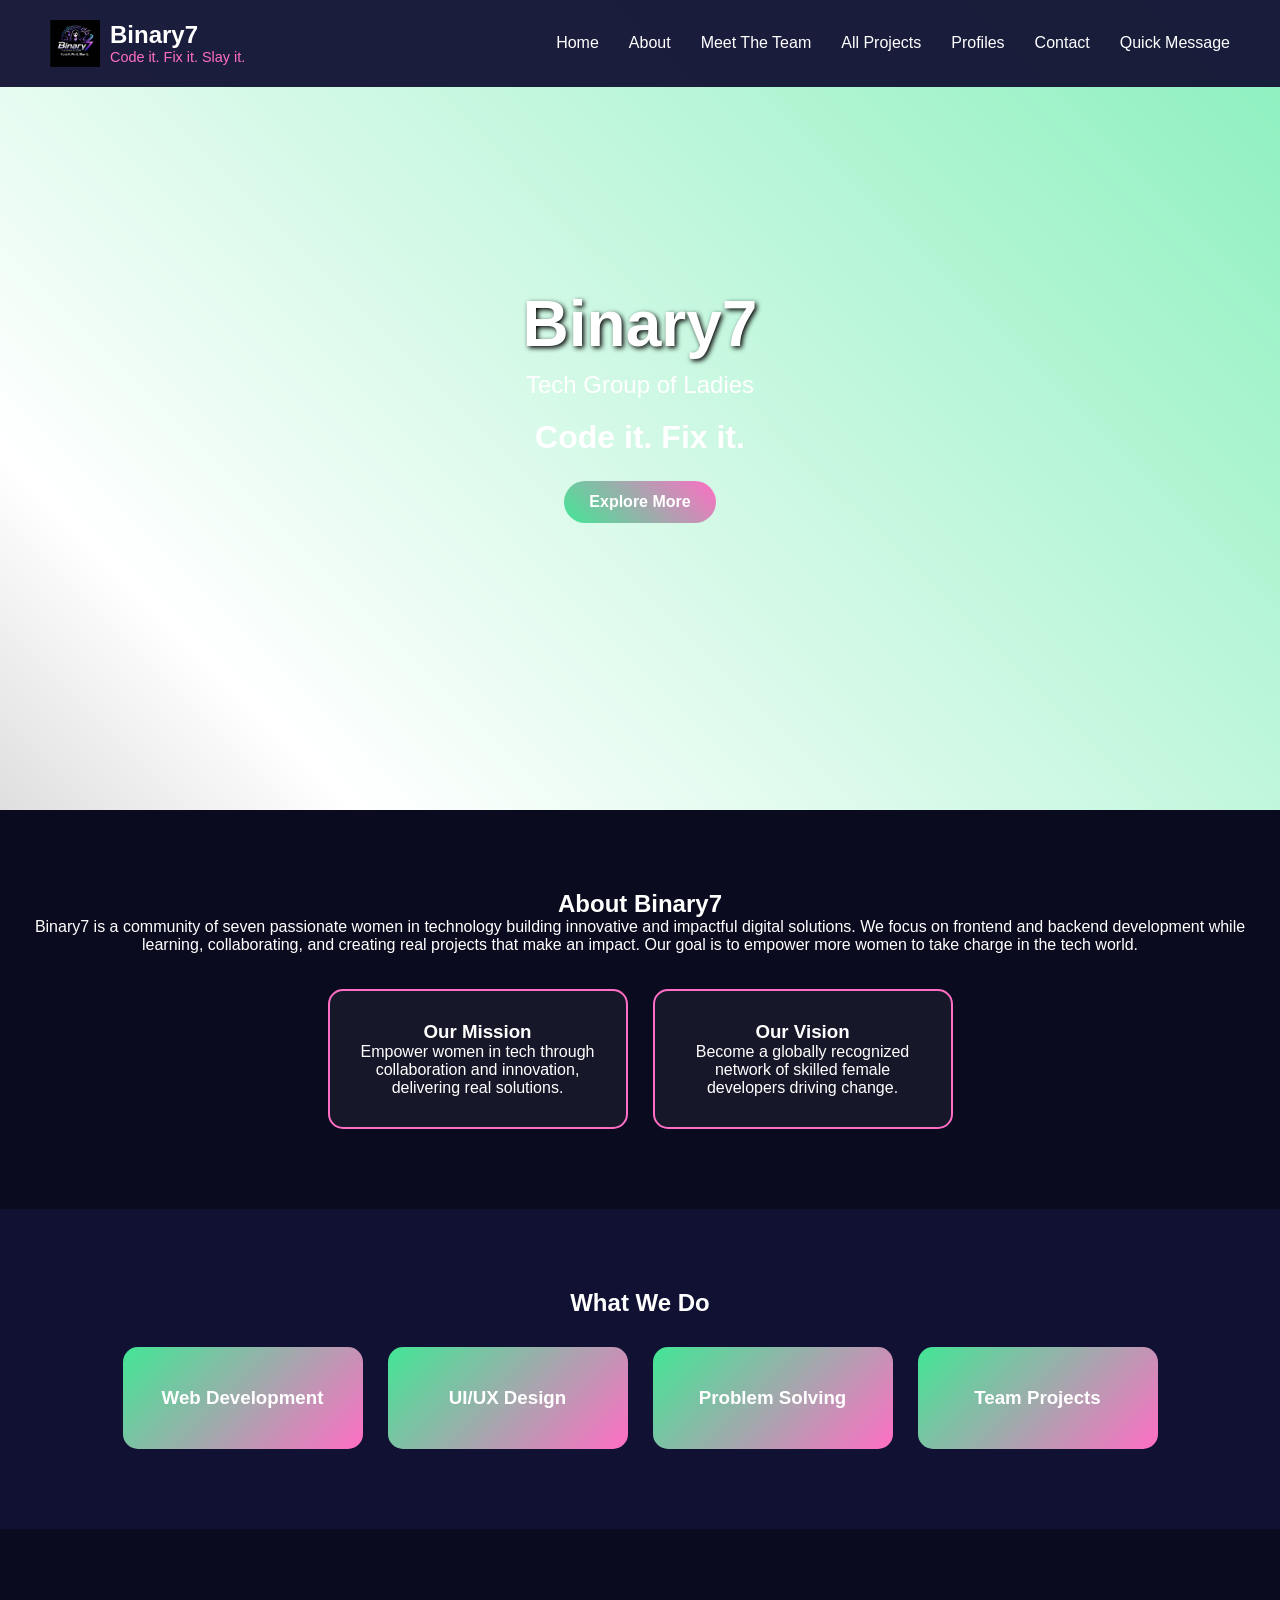
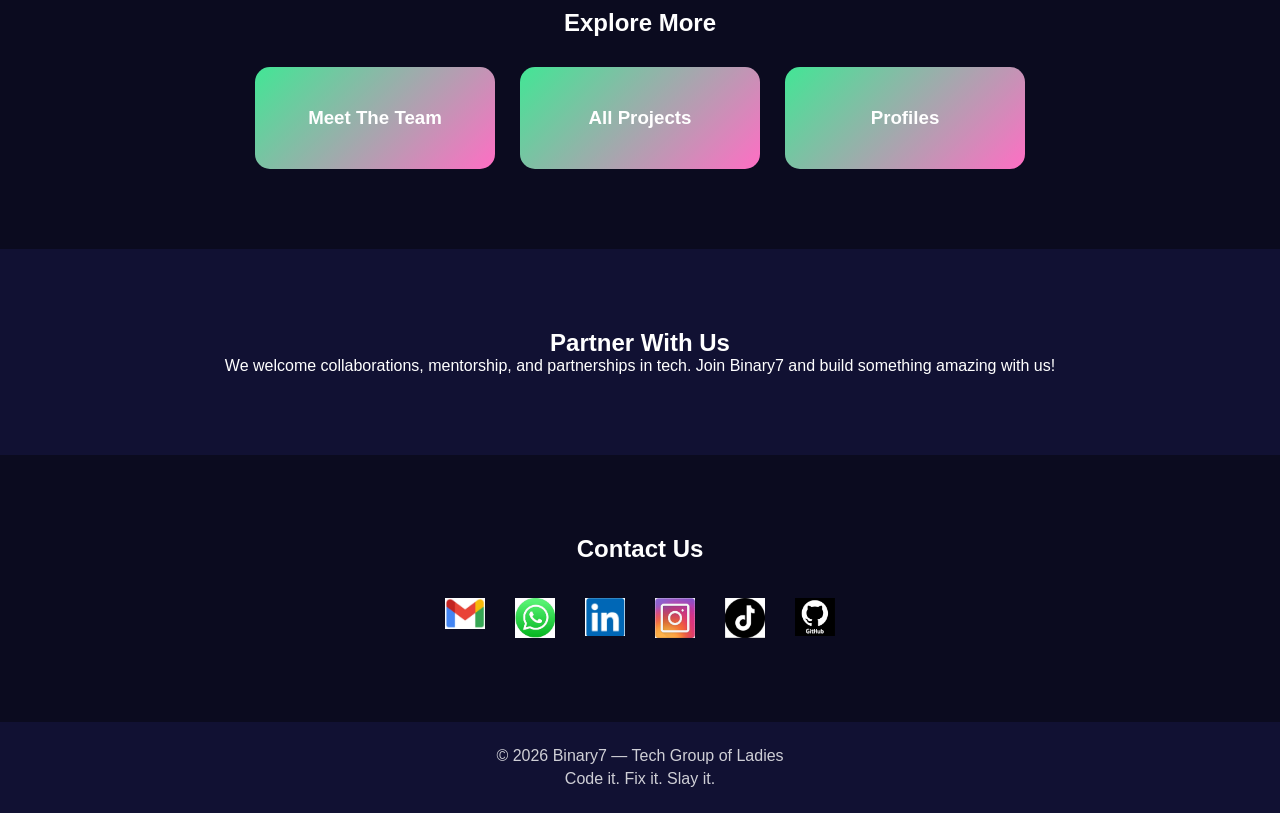
==== index.html @ 4b14ba21 "Fix HTML encoding issues in index.html" ====
<!DOCTYPE html>
<html lang="en">
<head>
<meta charset="UTF-8">
<meta name="viewport" content="width=device-width, initial-scale=1.0">
<title>Binary7 | Code it. Fix it. Slay it.</title>
<link rel="stylesheet" href="index.css">
</head>
<body>

<!-- NAVBAR -->
<header>
<nav class="navbar">
  <div class="logo">
    <img src="binary7logo.png" alt="Binary7 Logo">
    <div class="logo-text">
      <h2>Binary7</h2>
      <p class="motto-small">Code it. Fix it. Slay it.</p>
    </div>
  </div>

  <ul class="nav-links">
    <li><a href="#home">Home</a></li>
    <li><a href="#about">About</a></li>
    <li><a href="team.html">Meet The Team</a></li>
    <li><a href="projects.html">All Projects</a></li>
    <li><a href="profiles.html">Profiles</a></li>
    <li><a href="#contact">Contact</a></li>
    <li><a href="contact.html">Quick Message</a></li>
  </ul>

  <div class="hamburger" id="hamburger">
    <span></span>
    <span></span>
    <span></span>
  </div>
</nav>
</header>

<!-- HERO -->
<section class="hero" id="home">
  <h1>Binary7</h1>
  <p class="tagline">Tech Group of Ladies</p>
  <h3><span id="motto"></span></h3>
  <a href="#about" class="btn">Explore More</a>
</section>

<!-- ABOUT -->
<section class="section" id="about">
  <h2>About Binary7</h2>
  <p>
    Binary7 is a community of seven passionate women in technology building innovative and impactful digital solutions.
    We focus on frontend and backend development while learning, collaborating, and creating real projects that make an impact.
    Our goal is to empower more women to take charge in the tech world.
  </p>

  <div class="mission-vision">
    <div class="box">
      <h3>Our Mission</h3>
      <p>Empower women in tech through collaboration and innovation, delivering real solutions.</p>
    </div>
    <div class="box">
      <h3>Our Vision</h3>
      <p>Become a globally recognized network of skilled female developers driving change.</p>
    </div>
  </div>
</section>

<!-- WHAT WE DO -->
<section class="section dark" id="what-we-do">
  <h2>What We Do</h2>
  <div class="cards">
    <div class="card"><h3>Web Development</h3></div>
    <div class="card"><h3>UI/UX Design</h3></div>
    <div class="card"><h3>Problem Solving</h3></div>
    <div class="card"><h3>Team Projects</h3></div>
  </div>
</section>

<!-- EXPLORE MORE -->
<section class="section" id="explore-more">
  <h2>Explore More</h2>
  <div class="cards">
    <a href="team.html" class="card"><h3>Meet The Team</h3></a>
    <a href="projects.html" class="card"><h3>All Projects</h3></a>
    <a href="profiles.html" class="card"><h3>Profiles</h3></a>
  </div>
</section>

<!-- PARTNER -->
<section class="section dark" id="partner">
  <h2>Partner With Us</h2>
  <p>
    We welcome collaborations, mentorship, and partnerships in tech. Join Binary7 and build something amazing with us!
  </p>
</section>

<!-- CONTACT -->
<section class="section" id="contact">
  <h2>Contact Us</h2>
  <div class="social-icons">
    <a href="mailto:binary8coders@gmail.com"><img src="gmailicon.png" alt="Gmail"></a>
    <a href="https://wa.me/233XXXXXXXXX" target="_blank"><img src="whatsappicon.jpg" alt="WhatsApp"></a>
    <a href="https://www.linkedin.com/posts/binary8_binary8-womenintech-innovation-activity-7432585303149797377-0gck?utm_source=share&utm_medium=member_desktop&rcm=ACoAAEfvTVgB5u0Sb1qGHydabxKN_8obO-pGDJw"
     target="_blank"><img src="linkedinicon.jpg" alt="LinkedIn"></a>
    <a href="https://instagram.com/binary7" target="_blank"><img src="instagramicon.jpg" alt="Instagram"></a>
    <a href="https://tiktok.com/@binary7" target="_blank"><img src="tiktokicon.png" alt="TikTok"></a>
    <a href="https://github.com/binary7" target="_blank"><img src="githubicon.jpg" alt="GitHub"></a>
  </div>
</section>

<!-- FOOTER -->
<footer>
  <p>© 2026 Binary7 — Tech Group of Ladies</p>
  <p>Code it. Fix it. Slay it.</p>
</footer>

<script src="index.js"></script>
</body>
</html>
---- index.css ----
/* ========================
   GENERAL SETTINGS
======================== */
* {
  margin: 0;
  padding: 0;
  box-sizing: border-box;
  font-family: 'Poppins', sans-serif;
}

body {
  background: #0b0b1f;
  color: white;
  scroll-behavior: smooth;
}

/* ========================
   NAVBAR
======================== */
.navbar {
  display: flex;
  justify-content: space-between;
  align-items: center;
  padding: 20px 50px;
  background: rgba(17,17,51,0.95);
  position: fixed;
  width: 100%;
  z-index: 100;
}

.logo {
  display: flex;
  align-items: center;
  gap: 10px;
}

.logo img {
  width: 50px;
}

.logo-text h2 {
  font-size: 1.5rem;
  color: white;
}

.logo-text .motto-small {
  font-size: 0.9rem;
  color: #ff6ec4;
}

.nav-links {
  display: flex;
  list-style: none;
  gap: 30px;
}

.nav-links a {
  color: white;
  text-decoration: none;
  font-weight: 500;
  transition: 0.3s;
}

.nav-links a:hover {
  color: #42e695;
}

/* ========================
   HAMBURGER MENU
======================== */
.hamburger {
  display: none;
  flex-direction: column;
  cursor: pointer;
  gap: 5px;
}

.hamburger span {
  width: 28px;
  height: 3px;
  background: white;
  border-radius: 2px;
  transition: 0.4s;
}

.hamburger.active span:nth-child(1) {
  transform: rotate(45deg) translate(5px, 5px);
}

.hamburger.active span:nth-child(2) {
  opacity: 0;
}

.hamburger.active span:nth-child(3) {
  transform: rotate(-45deg) translate(6px, -6px);
}

/* ========================
   HERO SECTION
======================== */
.hero {
  height: 90vh;
  display: flex;
  flex-direction: column;
  justify-content: center;
  align-items: center;
  text-align: center;
  background: linear-gradient(45deg, #000000, #ffffff, #42e695, #ff6ec4);
  background-size: 400% 400%;
  animation: gradientBG 15s ease infinite;
}

@keyframes gradientBG {
  0% { background-position: 0% 50%; }
  50% { background-position: 100% 50%; }
  100% { background-position: 0% 50%; }
}

.hero h1 {
  font-size: 4rem;
  margin-bottom: 10px;
  color: white;
  text-shadow: 2px 2px 5px #000;
}

.hero .tagline {
  font-size: 1.5rem;
  margin-bottom: 20px;
}

.hero h3 {
  font-size: 2rem;
  margin-bottom: 25px;
  color: #fff;
}

/* ========================
   BUTTONS
======================== */
.btn {
  padding: 12px 25px;
  background: linear-gradient(45deg, #42e695, #ff6ec4);
  border-radius: 50px;
  color: white;
  text-decoration: none;
  font-weight: 600;
  transition: 0.3s;
}

.btn:hover {
  transform: scale(1.05);
  box-shadow: 0 0 15px #ff6ec4;
}

/* ========================
   SECTIONS
======================== */
.section {
  padding: 80px 20px;
  text-align: center;
}

.dark {
  background: #111133;
}

/* ========================
   MISSION / VISION BOXES
======================== */
.mission-vision {
  display: flex;
  flex-wrap: wrap;
  justify-content: center;
  gap: 25px;
  margin-top: 35px;
}

.box {
  background: rgba(255,255,255,0.05);
  padding: 30px;
  width: 300px;
  border-radius: 15px;
  border: 2px solid #ff6ec4;
  transition: 0.3s;
}

.box:hover {
  transform: scale(1.05);
  box-shadow: 0 0 20px #ff6ec4;
}

/* ========================
   CARDS
======================== */
.cards {
  display: flex;
  flex-wrap: wrap;
  justify-content: center;
  gap: 25px;
  margin-top: 30px;
}

.card {
  background: linear-gradient(135deg, #42e695, #ff6ec4);
  padding: 40px 20px;
  width: 240px;
  border-radius: 15px;
  color: white;
  font-weight: 600;
  cursor: pointer;
  text-decoration: none;
  display: flex;
  justify-content: center;
  align-items: center;
  transition: 0.3s;
}

.card:hover {
  transform: scale(1.1);
  box-shadow: 0 0 20px #42e695;
}

/* ========================
   SOCIAL ICONS
======================== */
.social-icons {
  display: flex;
  justify-content: center;
  gap: 30px;
  flex-wrap: wrap;
  margin-top: 35px;
}

.social-icons img {
  width: 40px;
  cursor: pointer;
  transition: 0.3s;
}

.social-icons img:hover {
  transform: scale(1.3);
  filter: drop-shadow(0 0 8px #ff6ec4);
}

/* ========================
   FOOTER
======================== */
footer {
  padding: 25px;
  text-align: center;
  background: #111133;
  display: flex;
  flex-direction: column;
  gap: 5px;
  align-items: center;
}

footer p {
  margin: 0;
  color: #ffffffcc;
}

/* ========================
   FORM STYLING
======================== */
.form-section {
  min-height: 80vh;
  display: flex;
  justify-content: center;
  align-items: center;
}

.contact-form {
  display: flex;
  flex-direction: column;
  gap: 20px;
  width: 320px;
  background: rgba(0,0,0,0.3);
  padding: 30px;
  border-radius: 20px;
  box-shadow: 0 0 30px #42e695;
}

.contact-form input,
.contact-form textarea {
  padding: 12px;
  border-radius: 12px;
  border: 2px solid #ffffff33;
  background: rgba(0,0,0,0.3);
  color: white;
  transition: 0.3s;
  outline: none;
}

.contact-form input:focus,
.contact-form textarea:focus {
  border-color: #ff6ec4;
  box-shadow: 0 0 10px #ff6ec4;
  background: rgba(0,0,0,0.5);
}

.contact-form button {
  padding: 14px;
  border: none;
  border-radius: 50px;
  font-weight: 600;
  color: white;
  background: linear-gradient(45deg, #42e695, #ff6ec4);
  cursor: pointer;
  transition: 0.4s;
  box-shadow: 0 0 15px #42e695;
}

.contact-form button:hover {
  transform: scale(1.05);
  box-shadow: 0 0 25px #ff6ec4;
}

/* ========================
   RESPONSIVE
======================== */
@media(max-width: 768px) {
  .nav-links {
    display: none;
    flex-direction: column;
    position: absolute;
    top: 80px;
    right: 0;
    background: #111133;
    width: 220px;
    padding: 20px;
  }
  .nav-links.active {
    display: flex;
  }
  .hamburger {
    display: flex;
  }
}
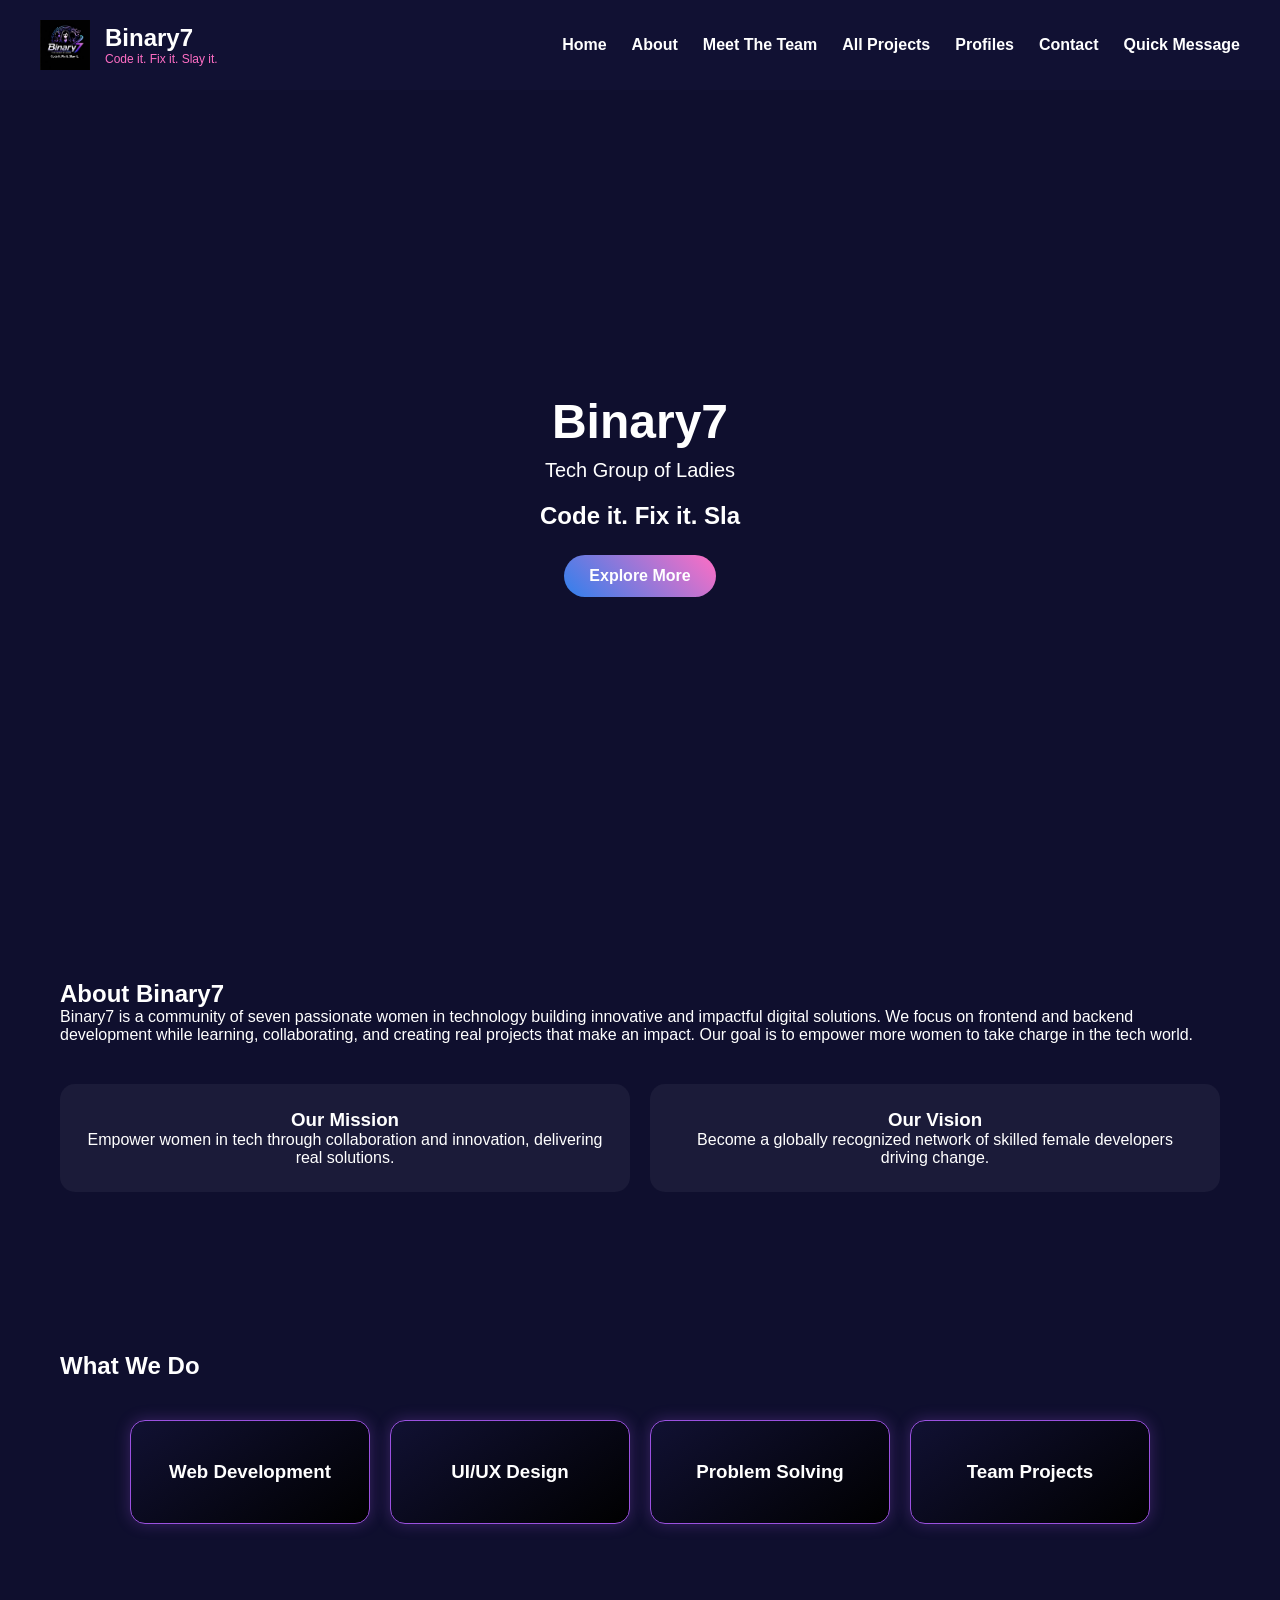
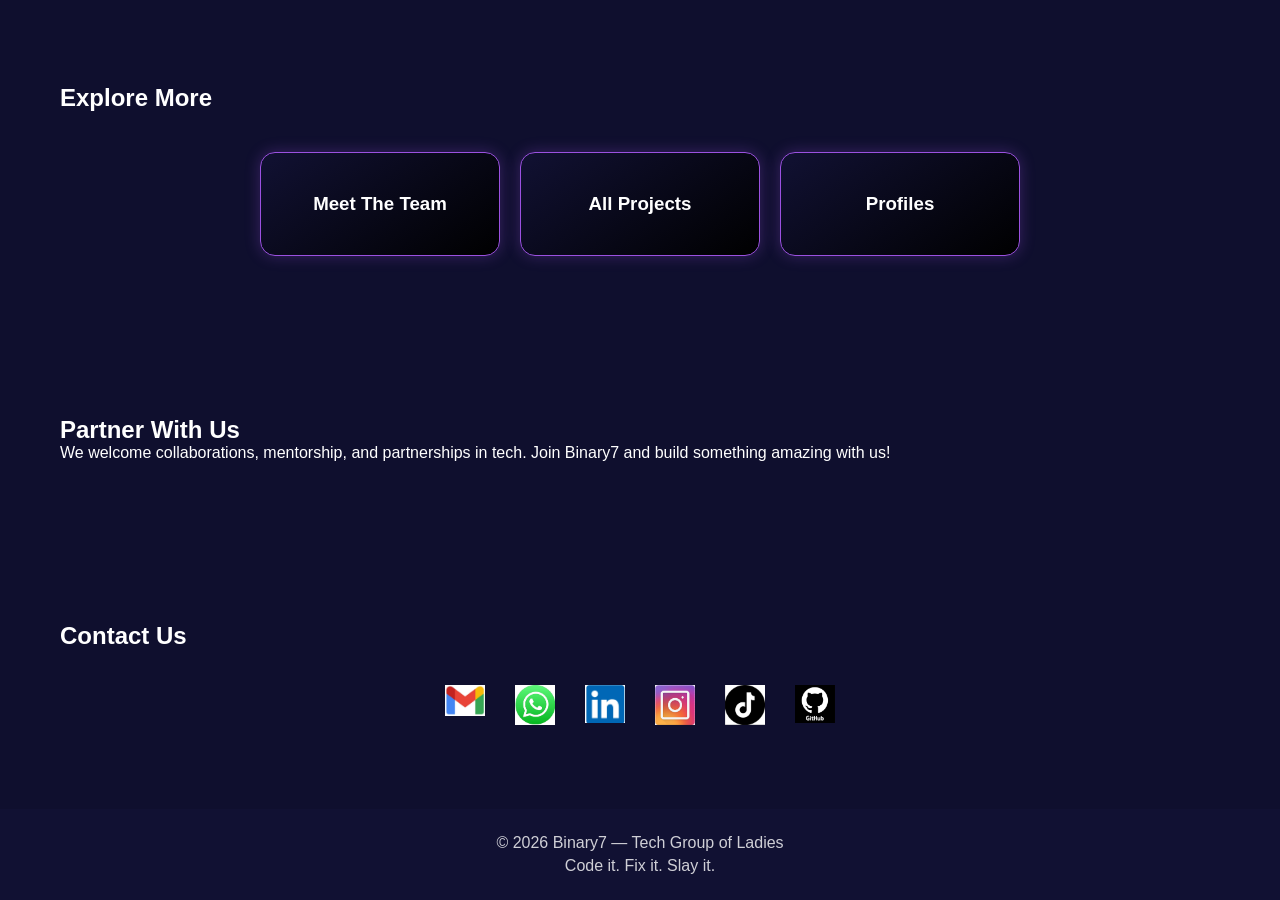
==== commit 00696e13: "Fix HTML encoding issues in index.html" ====
--- a/index.html
+++ b/index.html
@@ -99,7 +99,7 @@
 <section class="section" id="contact">
   <h2>Contact Us</h2>
   <div class="social-icons">
-    <a href="mailto:binary8coders@gmail.com"><img src="gmailicon.png" alt="Gmail"></a>
+    <a href="mailto:binary7coders@gmail.com"><img src="gmailicon.png" alt="Gmail"></a>
     <a href="https://wa.me/233XXXXXXXXX" target="_blank"><img src="whatsappicon.jpg" alt="WhatsApp"></a>
     <a href="https://www.linkedin.com/posts/binary8_binary8-womenintech-innovation-activity-7432585303149797377-0gck?utm_source=share&utm_medium=member_desktop&rcm=ACoAAEfvTVgB5u0Sb1qGHydabxKN_8obO-pGDJw"
      target="_blank"><img src="linkedinicon.jpg" alt="LinkedIn"></a>
@@ -119,3 +119,4 @@
 </body>
 </html>
 
+
--- a/index.css
+++ b/index.css
@@ -1,15 +1,28 @@
 /* ========================
-   GENERAL SETTINGS
+   VARIABLES
+======================== */
+:root {
+  --neon-purple: #9b51e0;
+  --neon-pink: #ff6ec4;
+  --neon-blue: #2f80ed;
+  --neon-green: #42e695;
+  --black-bg: #111133;
+  --dark-bg: #0f0f2e;
+  --white-text: #ffffff;
+}
+
+/* ========================
+   GLOBAL STYLES
 ======================== */
 * {
   margin: 0;
   padding: 0;
   box-sizing: border-box;
-  font-family: 'Poppins', sans-serif;
+  font-family: 'Arial', sans-serif;
 }
 
 body {
-  background: #0b0b1f;
+  background: #0f0f2e;
   color: white;
   scroll-behavior: smooth;
 }
@@ -21,53 +34,51 @@
   display: flex;
   justify-content: space-between;
   align-items: center;
-  padding: 20px 50px;
-  background: rgba(17,17,51,0.95);
-  position: fixed;
-  width: 100%;
-  z-index: 100;
+  padding: 20px 40px;
+  background: var(--black-bg);
+  position: sticky;
+  top: 0;
+  z-index: 1000;
 }
 
 .logo {
   display: flex;
   align-items: center;
-  gap: 10px;
+  gap: 15px;
 }
 
 .logo img {
   width: 50px;
+  height: 50px;
 }
 
 .logo-text h2 {
-  font-size: 1.5rem;
-  color: white;
+  font-size: 24px;
 }
 
 .logo-text .motto-small {
-  font-size: 0.9rem;
-  color: #ff6ec4;
+  font-size: 12px;
+  color: var(--neon-pink);
 }
 
 .nav-links {
   display: flex;
+  gap: 25px;
   list-style: none;
-  gap: 30px;
-}
-
-.nav-links a {
+}
+
+.nav-links li a {
   color: white;
   text-decoration: none;
-  font-weight: 500;
-  transition: 0.3s;
-}
-
-.nav-links a:hover {
-  color: #42e695;
-}
-
-/* ========================
-   HAMBURGER MENU
-======================== */
+  font-weight: 600;
+  transition: 0.3s;
+}
+
+.nav-links li a:hover {
+  color: var(--neon-pink);
+}
+
+/* HAMBURGER */
 .hamburger {
   display: none;
   flex-direction: column;
@@ -76,11 +87,10 @@
 }
 
 .hamburger span {
-  width: 28px;
+  width: 25px;
   height: 3px;
   background: white;
-  border-radius: 2px;
-  transition: 0.4s;
+  transition: 0.3s;
 }
 
 .hamburger.active span:nth-child(1) {
@@ -96,60 +106,46 @@
 }
 
 /* ========================
-   HERO SECTION
+   HERO
 ======================== */
 .hero {
-  height: 90vh;
+  min-height: 90vh;
   display: flex;
   flex-direction: column;
   justify-content: center;
   align-items: center;
   text-align: center;
-  background: linear-gradient(45deg, #000000, #ffffff, #42e695, #ff6ec4);
-  background-size: 400% 400%;
-  animation: gradientBG 15s ease infinite;
-}
-
-@keyframes gradientBG {
-  0% { background-position: 0% 50%; }
-  50% { background-position: 100% 50%; }
-  100% { background-position: 0% 50%; }
+  padding: 0 20px;
+  transition: background 1.5s ease;
 }
 
 .hero h1 {
-  font-size: 4rem;
+  font-size: 48px;
   margin-bottom: 10px;
-  color: white;
-  text-shadow: 2px 2px 5px #000;
 }
 
 .hero .tagline {
-  font-size: 1.5rem;
+  font-size: 20px;
   margin-bottom: 20px;
 }
 
 .hero h3 {
-  font-size: 2rem;
+  font-size: 24px;
   margin-bottom: 25px;
-  color: #fff;
-}
-
-/* ========================
-   BUTTONS
-======================== */
-.btn {
+}
+
+.hero .btn {
+  text-decoration: none;
   padding: 12px 25px;
-  background: linear-gradient(45deg, #42e695, #ff6ec4);
   border-radius: 50px;
-  color: white;
-  text-decoration: none;
+  background: linear-gradient(45deg, var(--neon-blue), var(--neon-pink));
+  color: white;
   font-weight: 600;
   transition: 0.3s;
 }
 
-.btn:hover {
+.hero .btn:hover {
   transform: scale(1.05);
-  box-shadow: 0 0 15px #ff6ec4;
 }
 
 /* ========================
@@ -157,51 +153,48 @@
 ======================== */
 .section {
   padding: 80px 20px;
+  max-width: 1200px;
+  margin: 0 auto;
+}
+
+.section.dark {
+  background: var(--dark-bg);
+}
+
+/* ========================
+   MISSION & VISION
+======================== */
+.mission-vision {
+  display: flex;
+  gap: 20px;
+  margin-top: 40px;
+  flex-wrap: wrap;
+}
+
+.mission-vision .box {
+  flex: 1;
+  min-width: 250px;
+  background: rgba(255,255,255,0.05);
+  padding: 25px;
+  border-radius: 15px;
   text-align: center;
 }
 
-.dark {
-  background: #111133;
-}
-
-/* ========================
-   MISSION / VISION BOXES
-======================== */
-.mission-vision {
+/* ========================
+   CARDS
+======================== */
+.cards {
   display: flex;
   flex-wrap: wrap;
-  justify-content: center;
-  gap: 25px;
-  margin-top: 35px;
-}
-
-.box {
-  background: rgba(255,255,255,0.05);
-  padding: 30px;
-  width: 300px;
-  border-radius: 15px;
-  border: 2px solid #ff6ec4;
-  transition: 0.3s;
-}
-
-.box:hover {
-  transform: scale(1.05);
-  box-shadow: 0 0 20px #ff6ec4;
-}
-
-/* ========================
-   CARDS
-======================== */
-.cards {
-  display: flex;
-  flex-wrap: wrap;
-  justify-content: center;
-  gap: 25px;
-  margin-top: 30px;
+  gap: 20px;
+  justify-content: center;
+  margin-top: 40px;
 }
 
 .card {
-  background: linear-gradient(135deg, #42e695, #ff6ec4);
+  background: linear-gradient(145deg, #111133, #000000);
+  border: 1px solid var(--neon-purple);
+  box-shadow: 0 0 15px rgba(155, 81, 224, 0.3);
   padding: 40px 20px;
   width: 240px;
   border-radius: 15px;
@@ -216,8 +209,8 @@
 }
 
 .card:hover {
-  transform: scale(1.1);
-  box-shadow: 0 0 20px #42e695;
+  box-shadow: 0 0 25px rgba(47, 128, 237, 0.6);
+  transform: translateY(-8px);
 }
 
 /* ========================
@@ -239,7 +232,7 @@
 
 .social-icons img:hover {
   transform: scale(1.3);
-  filter: drop-shadow(0 0 8px #ff6ec4);
+  filter: drop-shadow(0 0 8px var(--neon-pink));
 }
 
 /* ========================
@@ -248,7 +241,7 @@
 footer {
   padding: 25px;
   text-align: center;
-  background: #111133;
+  background: var(--black-bg);
   display: flex;
   flex-direction: column;
   gap: 5px;
@@ -278,7 +271,7 @@
   background: rgba(0,0,0,0.3);
   padding: 30px;
   border-radius: 20px;
-  box-shadow: 0 0 30px #42e695;
+  box-shadow: 0 0 30px var(--neon-green);
 }
 
 .contact-form input,
@@ -294,8 +287,8 @@
 
 .contact-form input:focus,
 .contact-form textarea:focus {
-  border-color: #ff6ec4;
-  box-shadow: 0 0 10px #ff6ec4;
+  border-color: var(--neon-pink);
+  box-shadow: 0 0 10px var(--neon-pink);
   background: rgba(0,0,0,0.5);
 }
 
@@ -305,15 +298,15 @@
   border-radius: 50px;
   font-weight: 600;
   color: white;
-  background: linear-gradient(45deg, #42e695, #ff6ec4);
+  background: linear-gradient(45deg, var(--neon-green), var(--neon-pink));
   cursor: pointer;
   transition: 0.4s;
-  box-shadow: 0 0 15px #42e695;
+  box-shadow: 0 0 15px var(--neon-green);
 }
 
 .contact-form button:hover {
   transform: scale(1.05);
-  box-shadow: 0 0 25px #ff6ec4;
+  box-shadow: 0 0 25px var(--neon-pink);
 }
 
 /* ========================
@@ -326,7 +319,7 @@
     position: absolute;
     top: 80px;
     right: 0;
-    background: #111133;
+    background: var(--black-bg);
     width: 220px;
     padding: 20px;
   }
@@ -337,3 +330,12 @@
     display: flex;
   }
 }
+
+
+
+
+
+
+
+
+
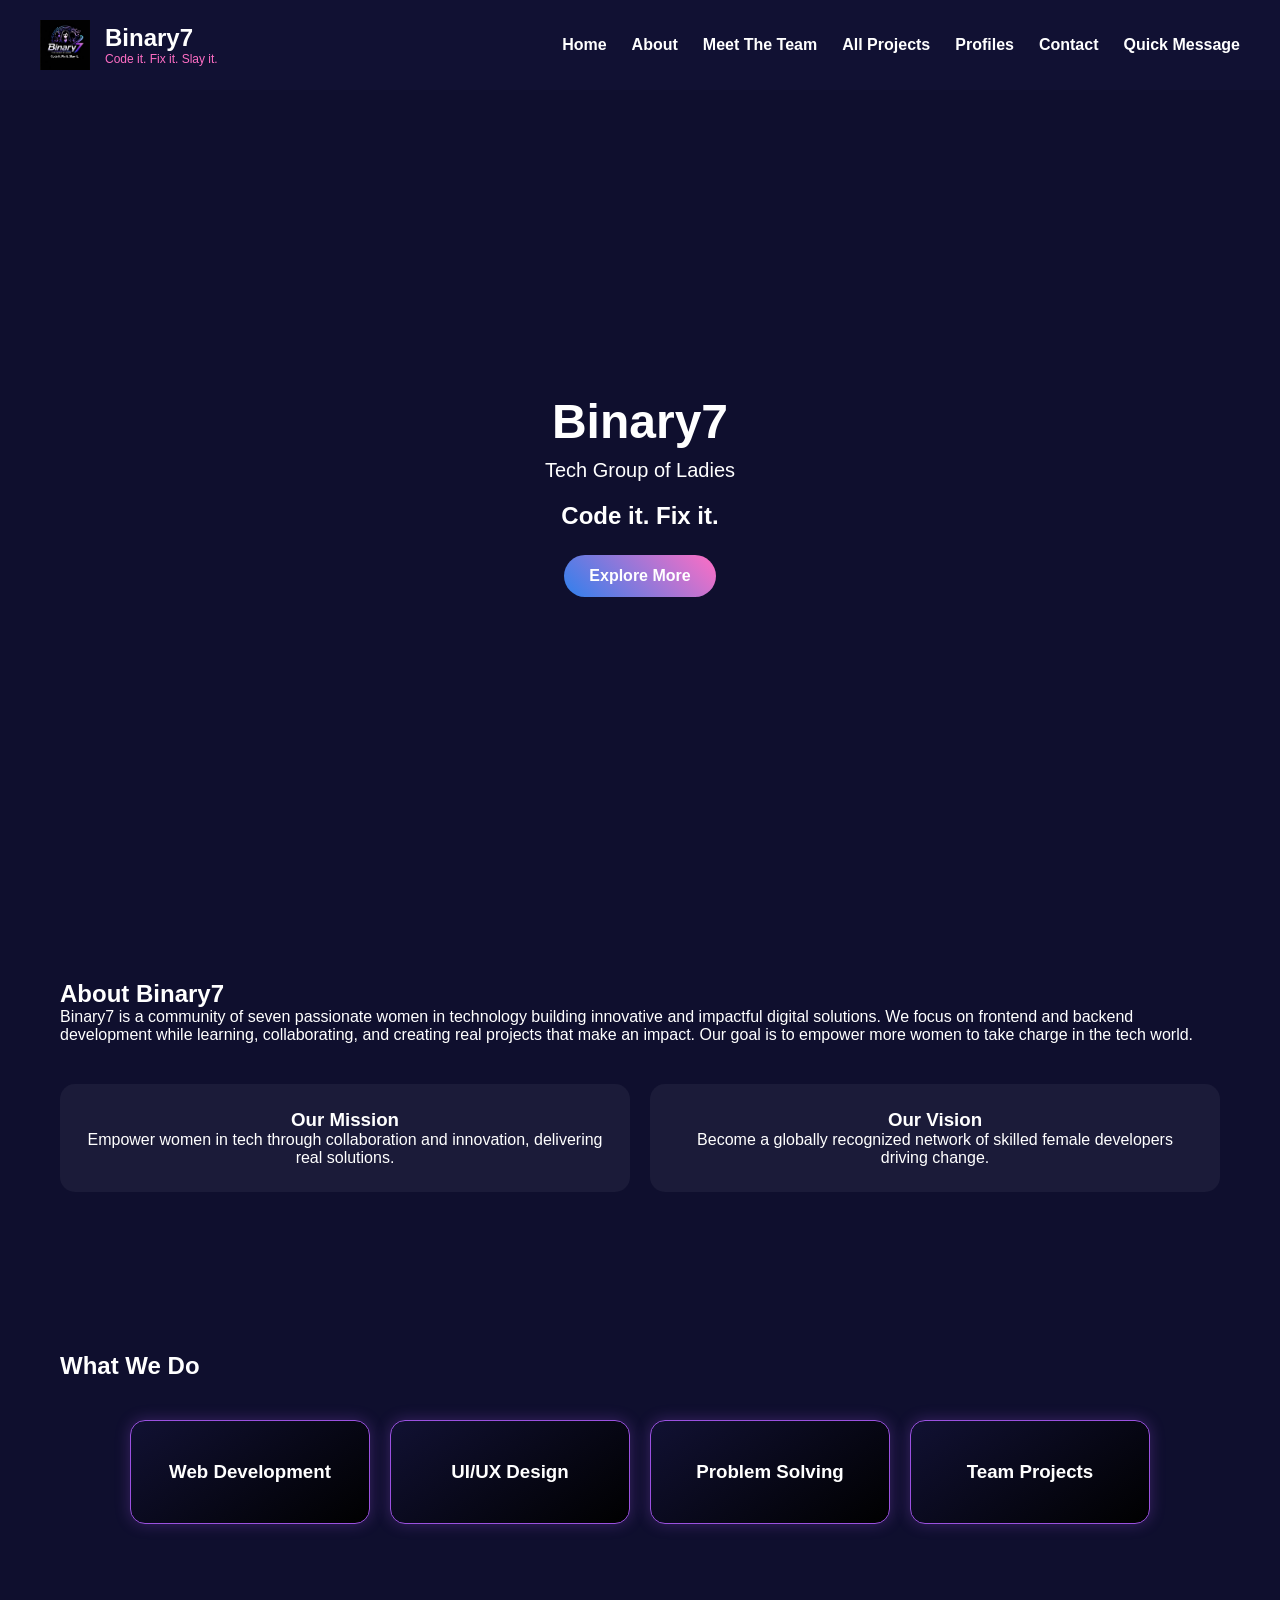
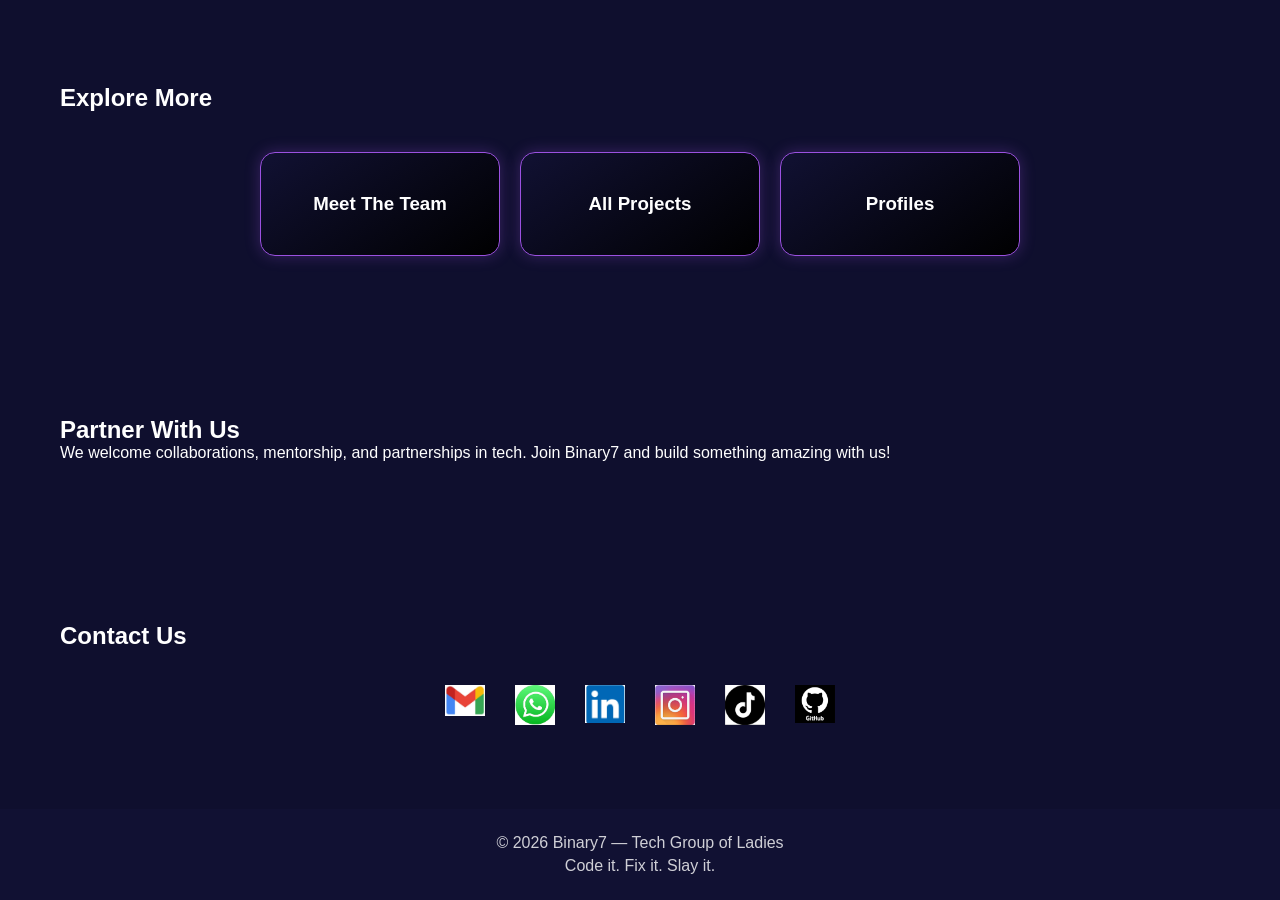
==== commit 96d16b88: "Fix HTML formatting and structure" ====
--- a/index.html
+++ b/index.html
@@ -120,3 +120,4 @@
 </html>
 
 
+
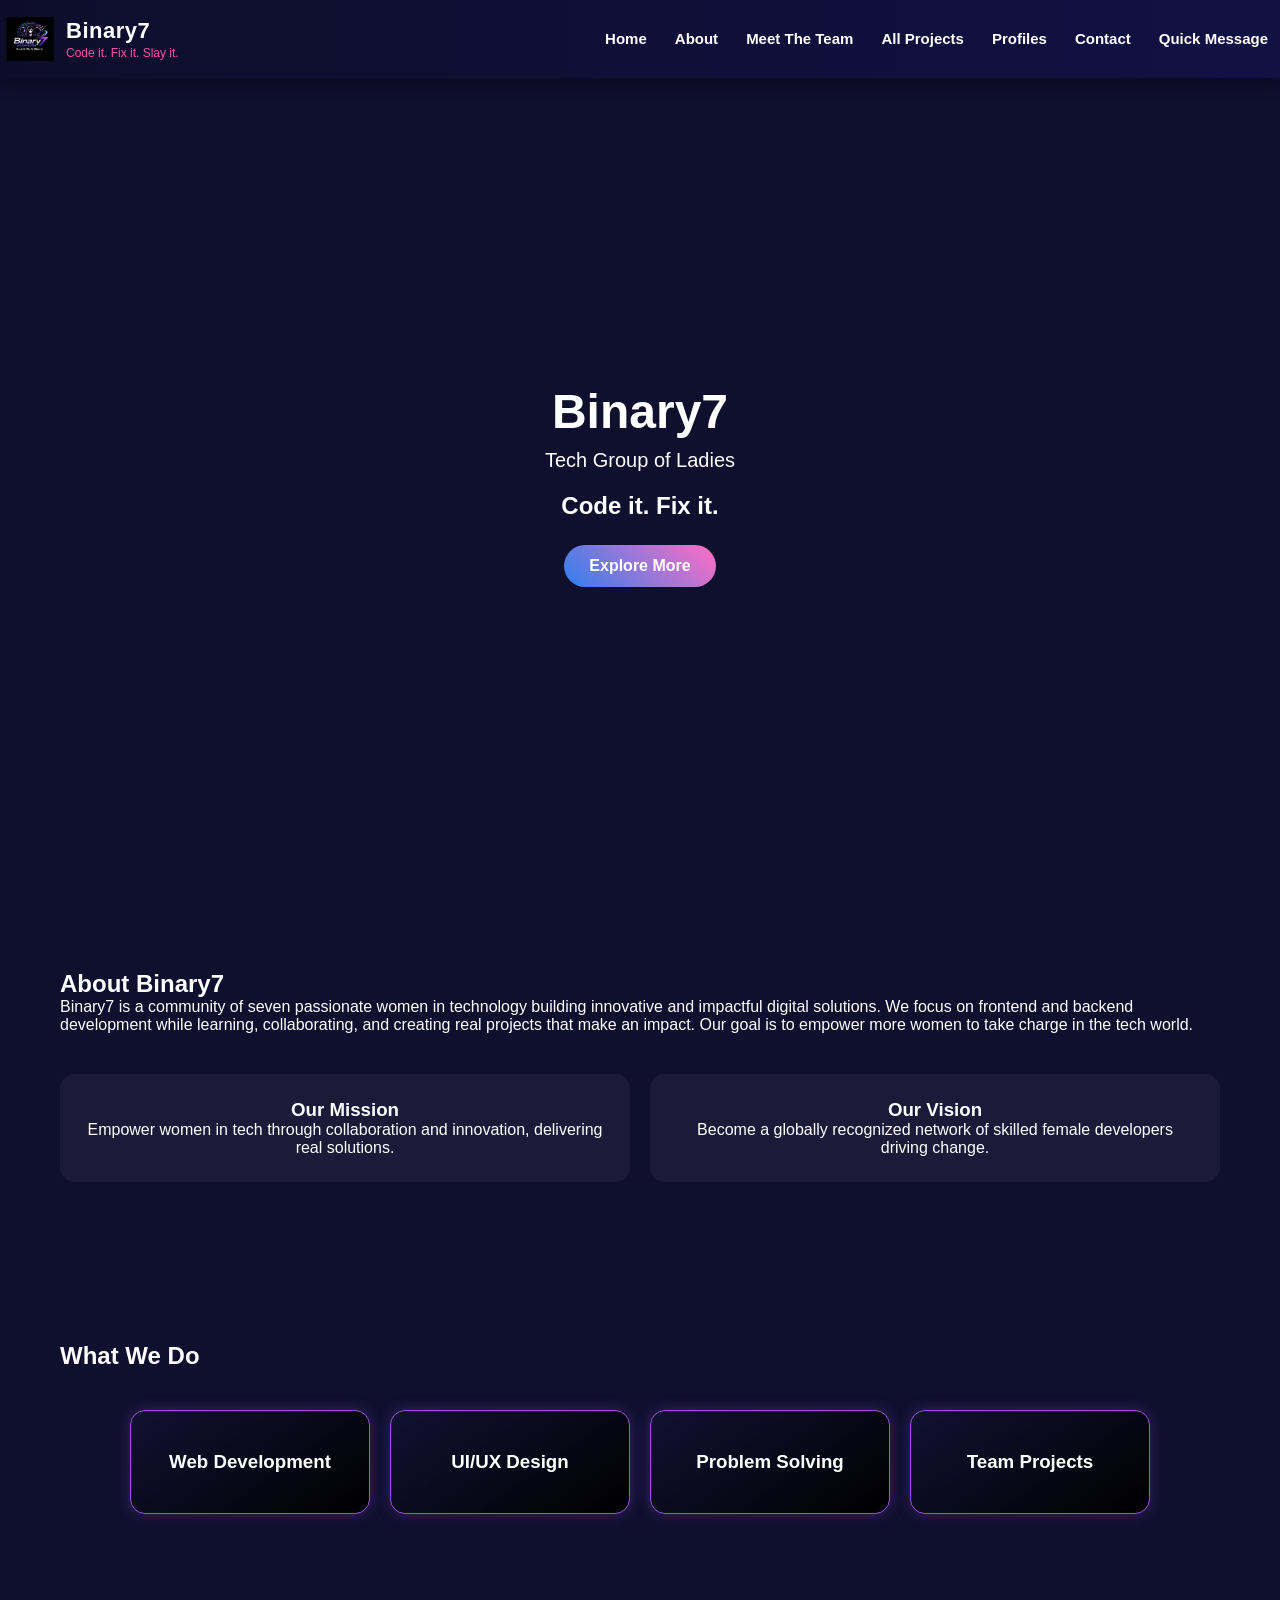
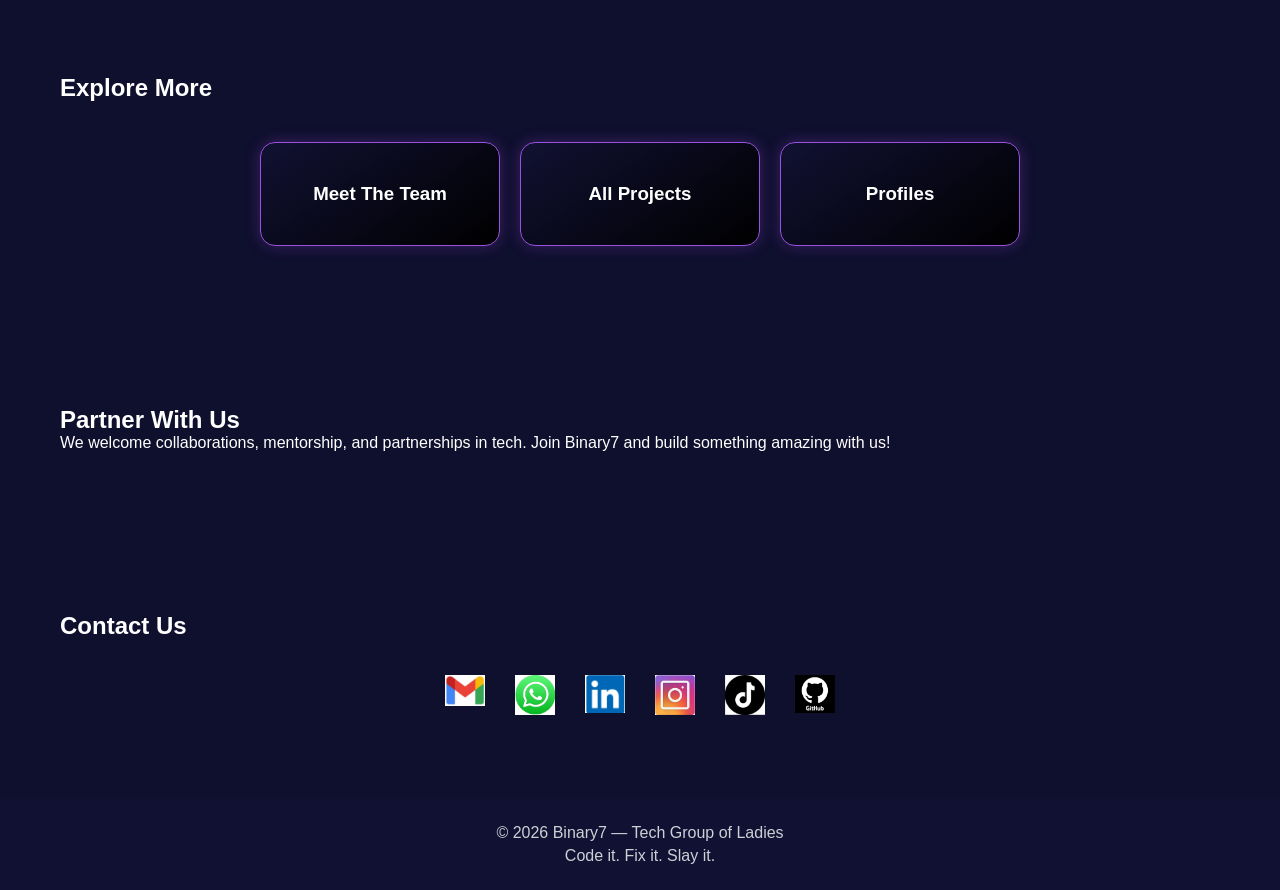
==== commit ed6a1843: "Fix HTML formatting and structure" ====
--- a/index.html
+++ b/index.html
@@ -100,7 +100,7 @@
   <h2>Contact Us</h2>
   <div class="social-icons">
     <a href="mailto:binary7coders@gmail.com"><img src="gmailicon.png" alt="Gmail"></a>
-    <a href="https://wa.me/233XXXXXXXXX" target="_blank"><img src="whatsappicon.jpg" alt="WhatsApp"></a>
+    <a href="https://chat.whatsapp.com/C97glTOMIEFDzrmWCfJxKd?mode=gi_t" target="_blank"><img src="whatsappicon.jpg" alt="WhatsApp"></a>
     <a href="https://www.linkedin.com/posts/binary8_binary8-womenintech-innovation-activity-7432585303149797377-0gck?utm_source=share&utm_medium=member_desktop&rcm=ACoAAEfvTVgB5u0Sb1qGHydabxKN_8obO-pGDJw"
      target="_blank"><img src="linkedinicon.jpg" alt="LinkedIn"></a>
     <a href="https://instagram.com/binary7" target="_blank"><img src="instagramicon.jpg" alt="Instagram"></a>
@@ -121,3 +121,4 @@
 
 
 
+
--- a/index.css
+++ b/index.css
@@ -28,73 +28,118 @@
 }
 
 /* ========================
-   NAVBAR
-======================== */
+   NAVBAR (Binary7 Upgraded)
+======================== */
+
+body {
+  margin: 0;
+  padding-top: 80px; /* prevents content hiding under navbar */
+}
+
+/* NAVBAR CONTAINER */
 .navbar {
+  position: fixed;
+  top: 0;
+  left: 0;
+  width: 100%;
+  z-index: 1000;
+
   display: flex;
   justify-content: space-between;
   align-items: center;
-  padding: 20px 40px;
-  background: var(--black-bg);
-  position: sticky;
-  top: 0;
-  z-index: 1000;
-}
-
+
+  padding: 15px 12px 15px 6px; /* logo shifted left */
+
+  background: linear-gradient(90deg, #0d0d2b, #111144);
+  box-shadow: 0 4px 15px rgba(0, 0, 0, 0.35);
+}
+/* LOGO SECTION */
 .logo {
   display: flex;
   align-items: center;
-  gap: 15px;
+  gap: 12px;
 }
 
 .logo img {
-  width: 50px;
-  height: 50px;
+  width: 48px;
+  height: 48px;
+  object-fit: contain;
 }
 
 .logo-text h2 {
-  font-size: 24px;
+  font-size: 22px;
+  margin: 0;
+  font-weight: 700;
+  color: white;
+  letter-spacing: 0.5px;
 }
 
 .logo-text .motto-small {
   font-size: 12px;
-  color: var(--neon-pink);
-}
-
+  margin-top: 2px;
+  color: #ff4da6; /* neon pink */
+  font-weight: 500;
+}
+
+/* NAV LINKS */
 .nav-links {
   display: flex;
-  gap: 25px;
+  gap: 28px;
   list-style: none;
+  margin: 0;
+  padding: 0;
 }
 
 .nav-links li a {
   color: white;
   text-decoration: none;
   font-weight: 600;
-  transition: 0.3s;
+  font-size: 15px;
+  transition: all 0.3s ease;
+  position: relative;
+}
+
+/* Hover underline animation */
+.nav-links li a::after {
+  content: "";
+  position: absolute;
+  left: 0;
+  bottom: -5px;
+  width: 0%;
+  height: 2px;
+  background: linear-gradient(90deg, #ff4da6, #b366ff);
+  transition: 0.3s ease;
+}
+
+.nav-links li a:hover::after {
+  width: 100%;
 }
 
 .nav-links li a:hover {
-  color: var(--neon-pink);
+  color: #b366ff; /* purple */
 }
 
 /* HAMBURGER */
 .hamburger {
   display: none;
   flex-direction: column;
+  justify-content: center;
+  gap: 5px;
   cursor: pointer;
-  gap: 5px;
 }
 
 .hamburger span {
-  width: 25px;
+  width: 26px;
   height: 3px;
   background: white;
-  transition: 0.3s;
-}
-
+  border-radius: 4px;
+  transition: all 0.4s ease;
+}
+
+/* Smooth Hamburger Animation */
 .hamburger.active span:nth-child(1) {
-  transform: rotate(45deg) translate(5px, 5px);
+  transform: rotate(45deg) translateY(8px);
+  background: #ff4da6;
 }
 
 .hamburger.active span:nth-child(2) {
@@ -102,8 +147,40 @@
 }
 
 .hamburger.active span:nth-child(3) {
-  transform: rotate(-45deg) translate(6px, -6px);
-}
+  transform: rotate(-45deg) translateY(-8px);
+  background: #b366ff;
+}
+
+/* MOBILE MENU */
+@media (max-width: 768px) {
+
+  .nav-links {
+    position: absolute;
+    top: 70px;
+    right: -100%;
+    flex-direction: column;
+    gap: 20px;
+
+    background: linear-gradient(180deg, #111144, #0d0d2b);
+    width: 220px;
+    padding: 25px;
+
+    border-radius: 12px 0 0 12px;
+    box-shadow: -5px 5px 20px rgba(0, 0, 0, 0.4);
+
+    transition: right 0.4s ease;
+  }
+
+  .nav-links.active {
+    right: 0;
+  }
+
+  .hamburger {
+    display: flex;
+  }
+}
+
+
 
 /* ========================
    HERO
@@ -339,3 +416,6 @@
 
 
 
+
+
+
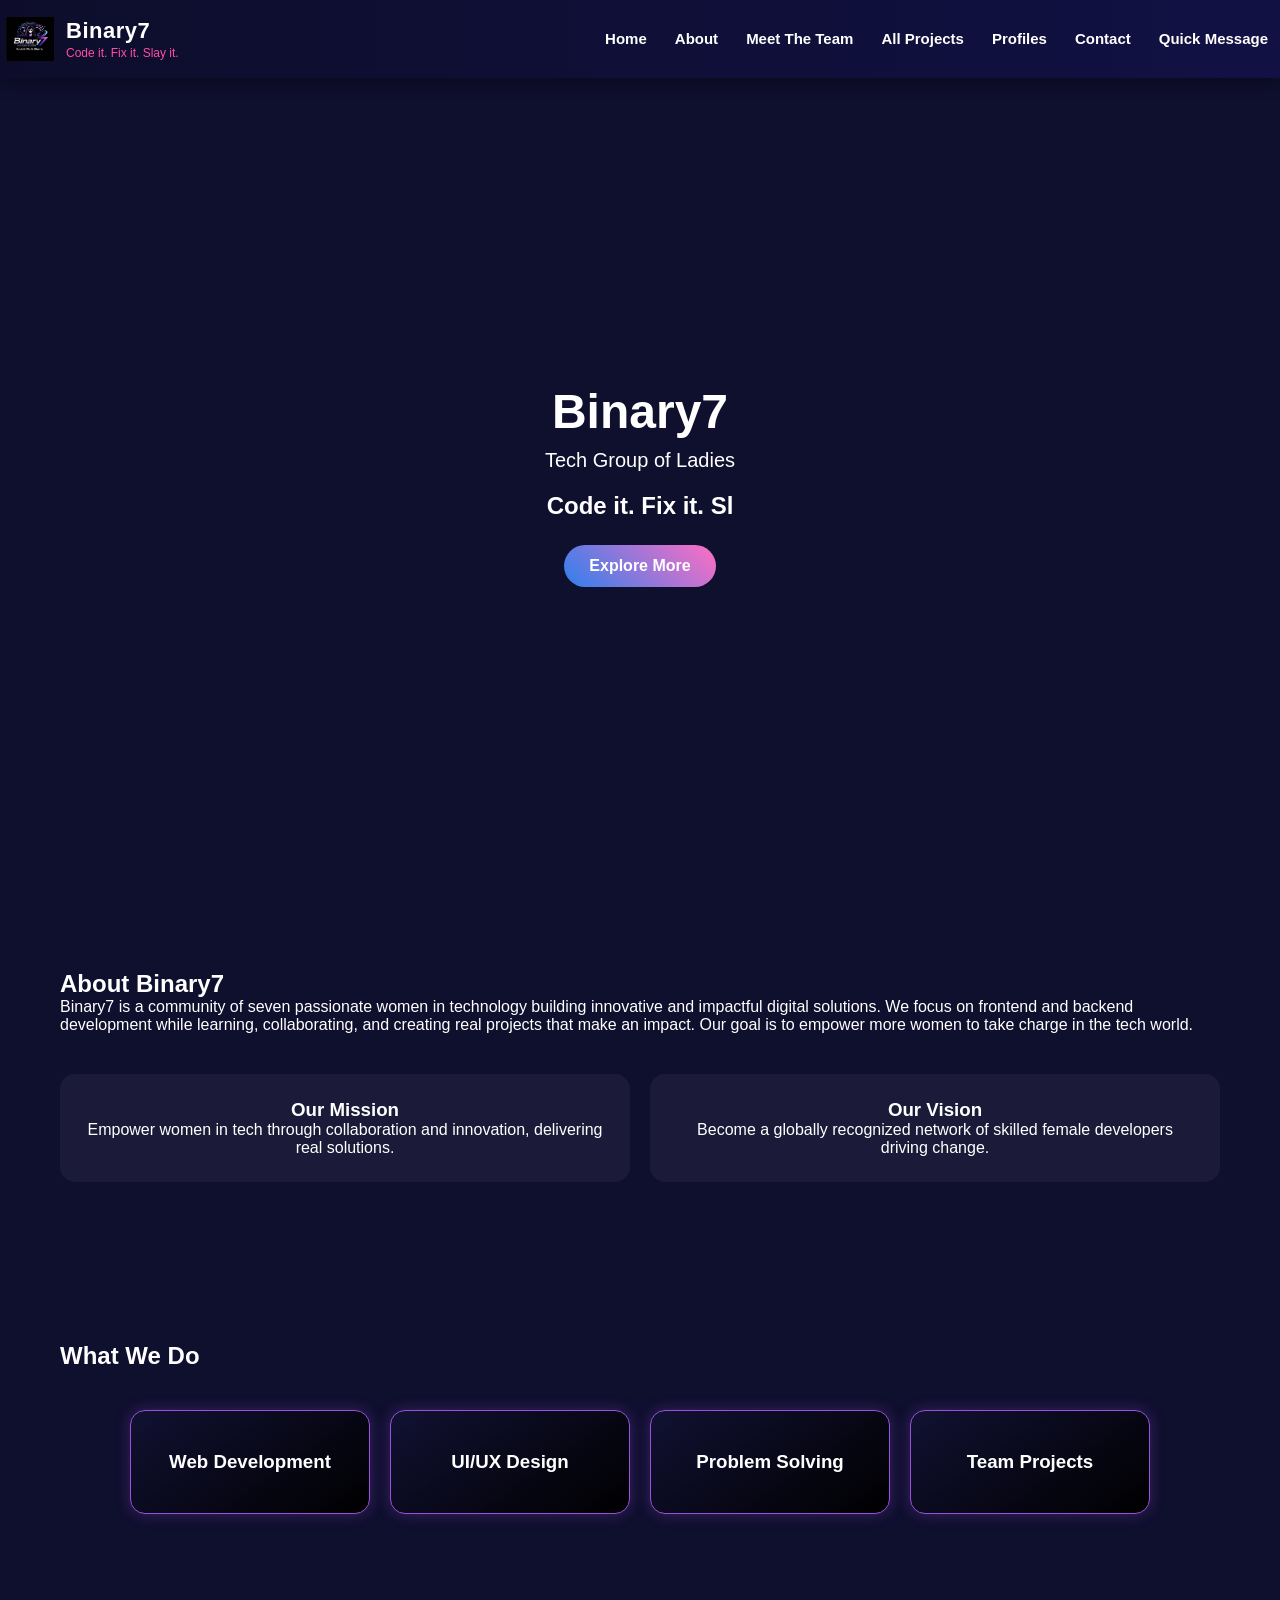
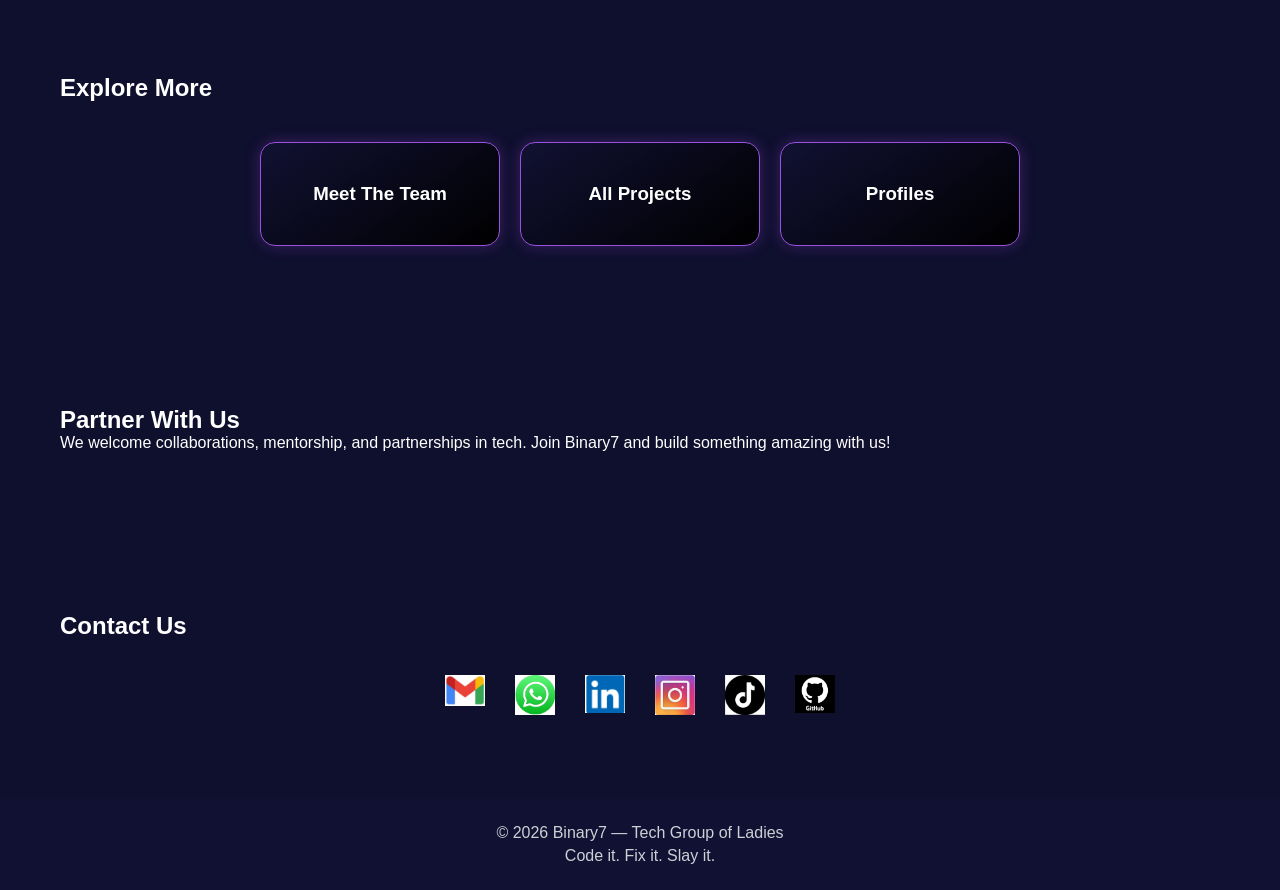
==== commit 3e757ee5: "Update index.html" ====
--- a/index.html
+++ b/index.html
@@ -100,7 +100,7 @@
   <h2>Contact Us</h2>
   <div class="social-icons">
     <a href="mailto:binary7coders@gmail.com"><img src="gmailicon.png" alt="Gmail"></a>
-    <a href="https://chat.whatsapp.com/C97glTOMIEFDzrmWCfJxKd?mode=gi_t" target="_blank"><img src="whatsappicon.jpg" alt="WhatsApp"></a>
+    <a href="https://wa.me/qr/BYS5XMZLQRIJO1" target="_blank"><img src="whatsappicon.jpg" alt="WhatsApp"></a>
     <a href="https://www.linkedin.com/posts/binary8_binary8-womenintech-innovation-activity-7432585303149797377-0gck?utm_source=share&utm_medium=member_desktop&rcm=ACoAAEfvTVgB5u0Sb1qGHydabxKN_8obO-pGDJw"
      target="_blank"><img src="linkedinicon.jpg" alt="LinkedIn"></a>
     <a href="https://instagram.com/binary7" target="_blank"><img src="instagramicon.jpg" alt="Instagram"></a>
@@ -122,3 +122,4 @@
 
 
 
+
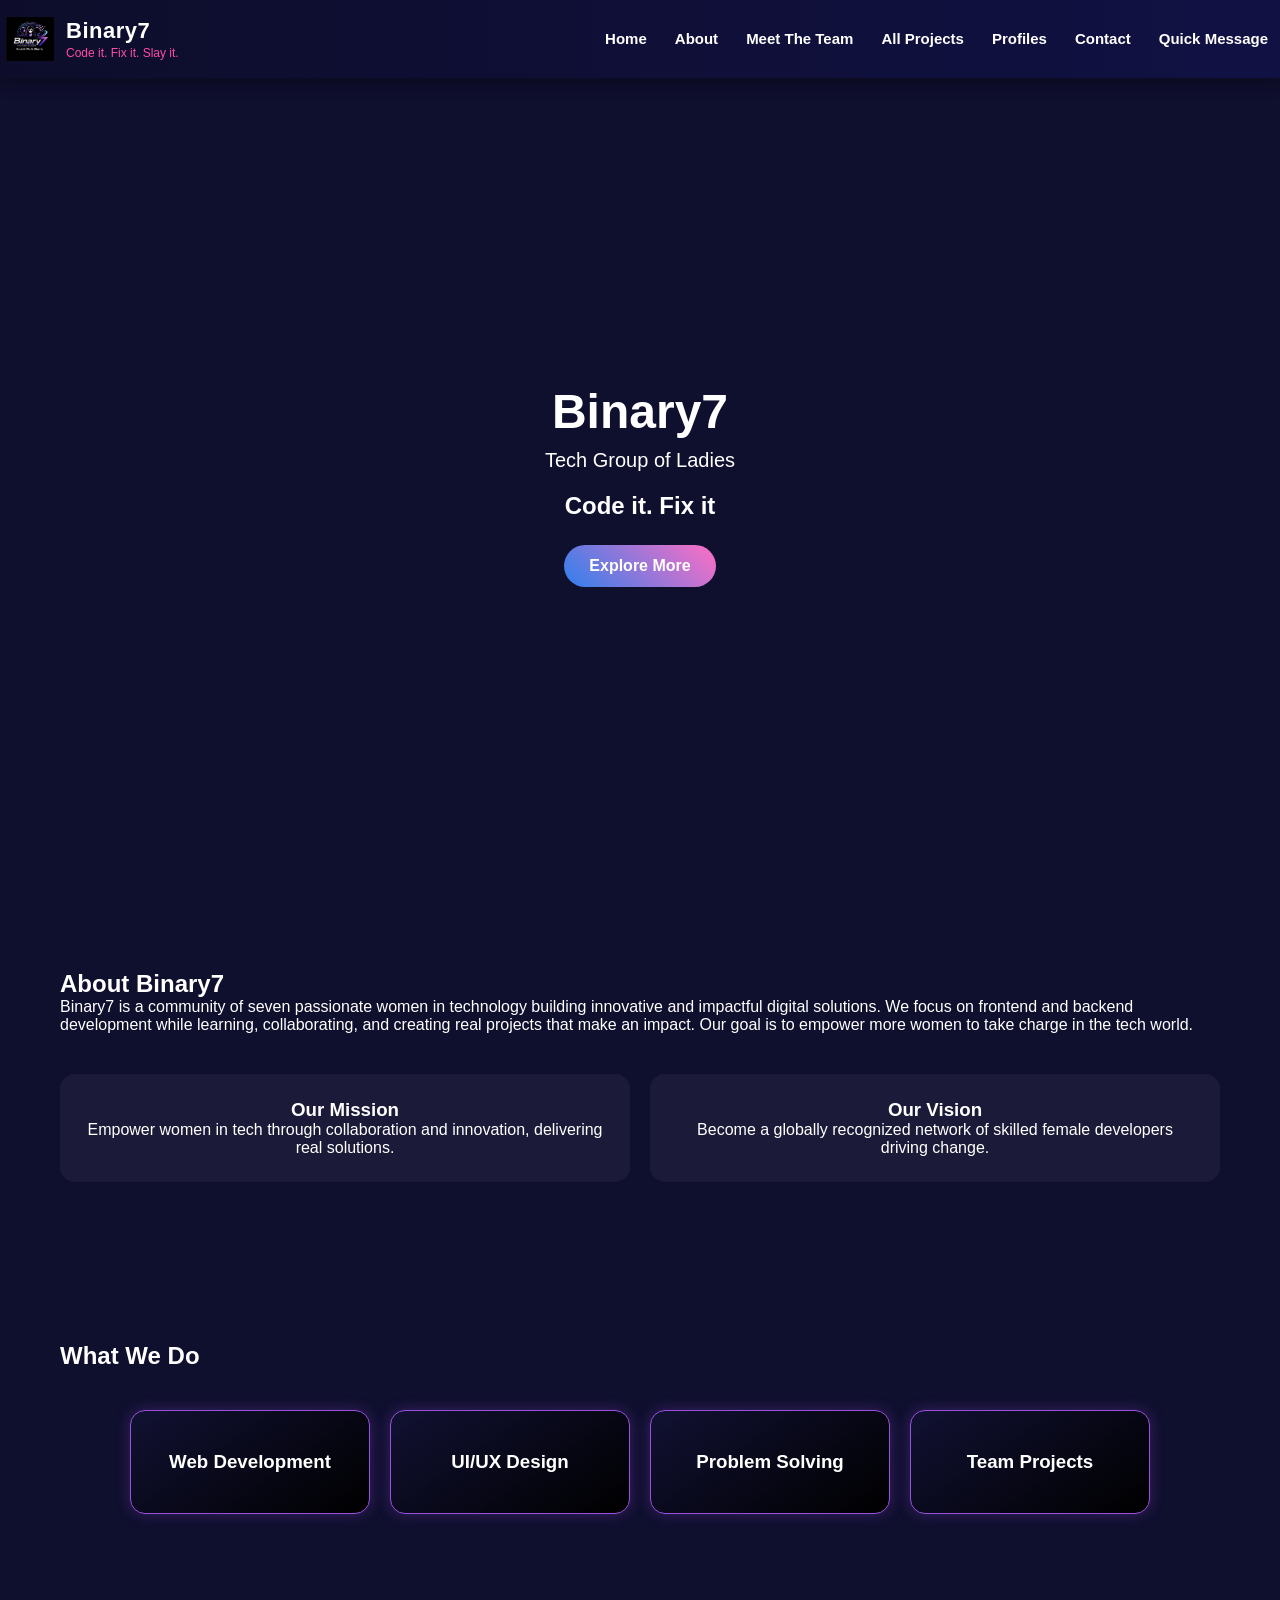
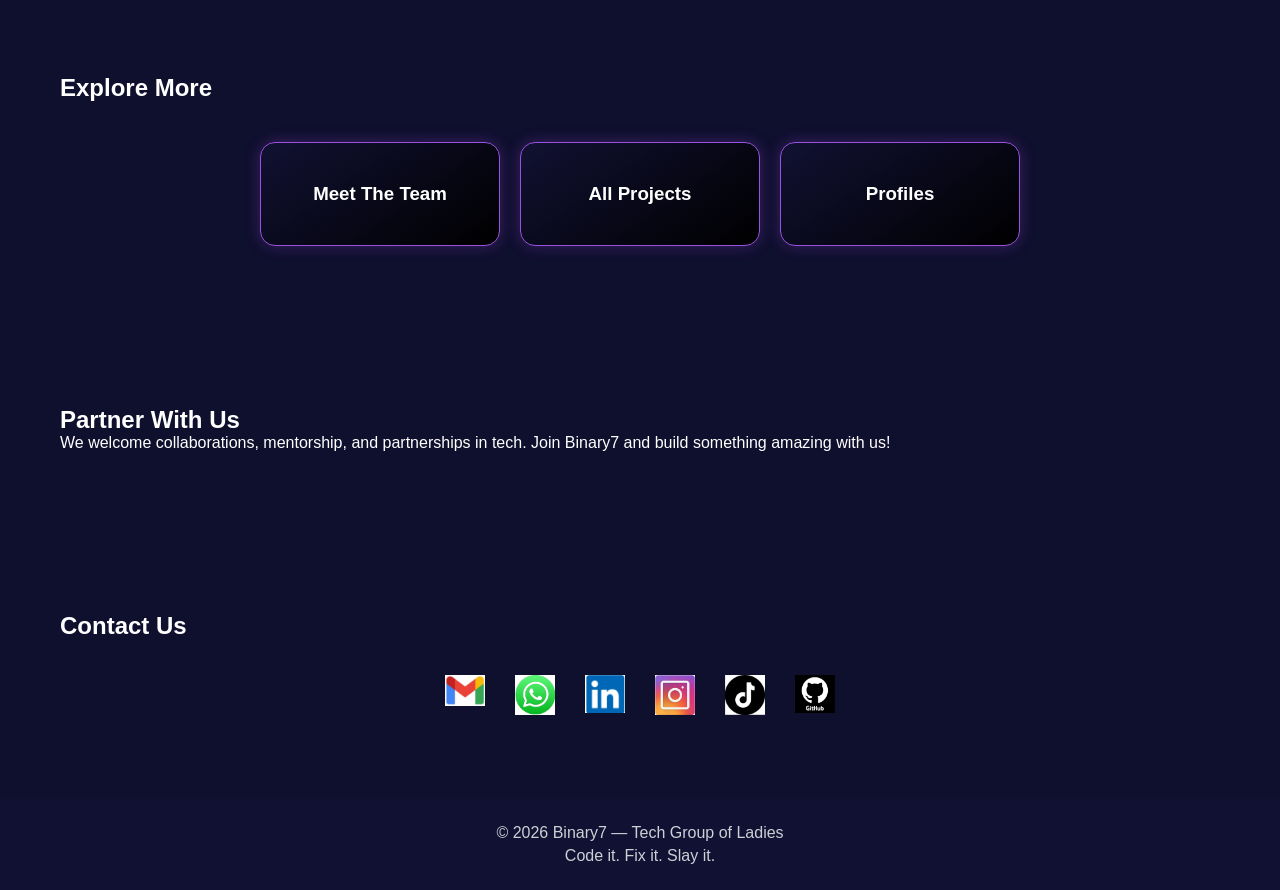
==== commit df846916: "Fix HTML formatting issues in index.html" ====
--- a/index.html
+++ b/index.html
@@ -123,3 +123,4 @@
 
 
 
+
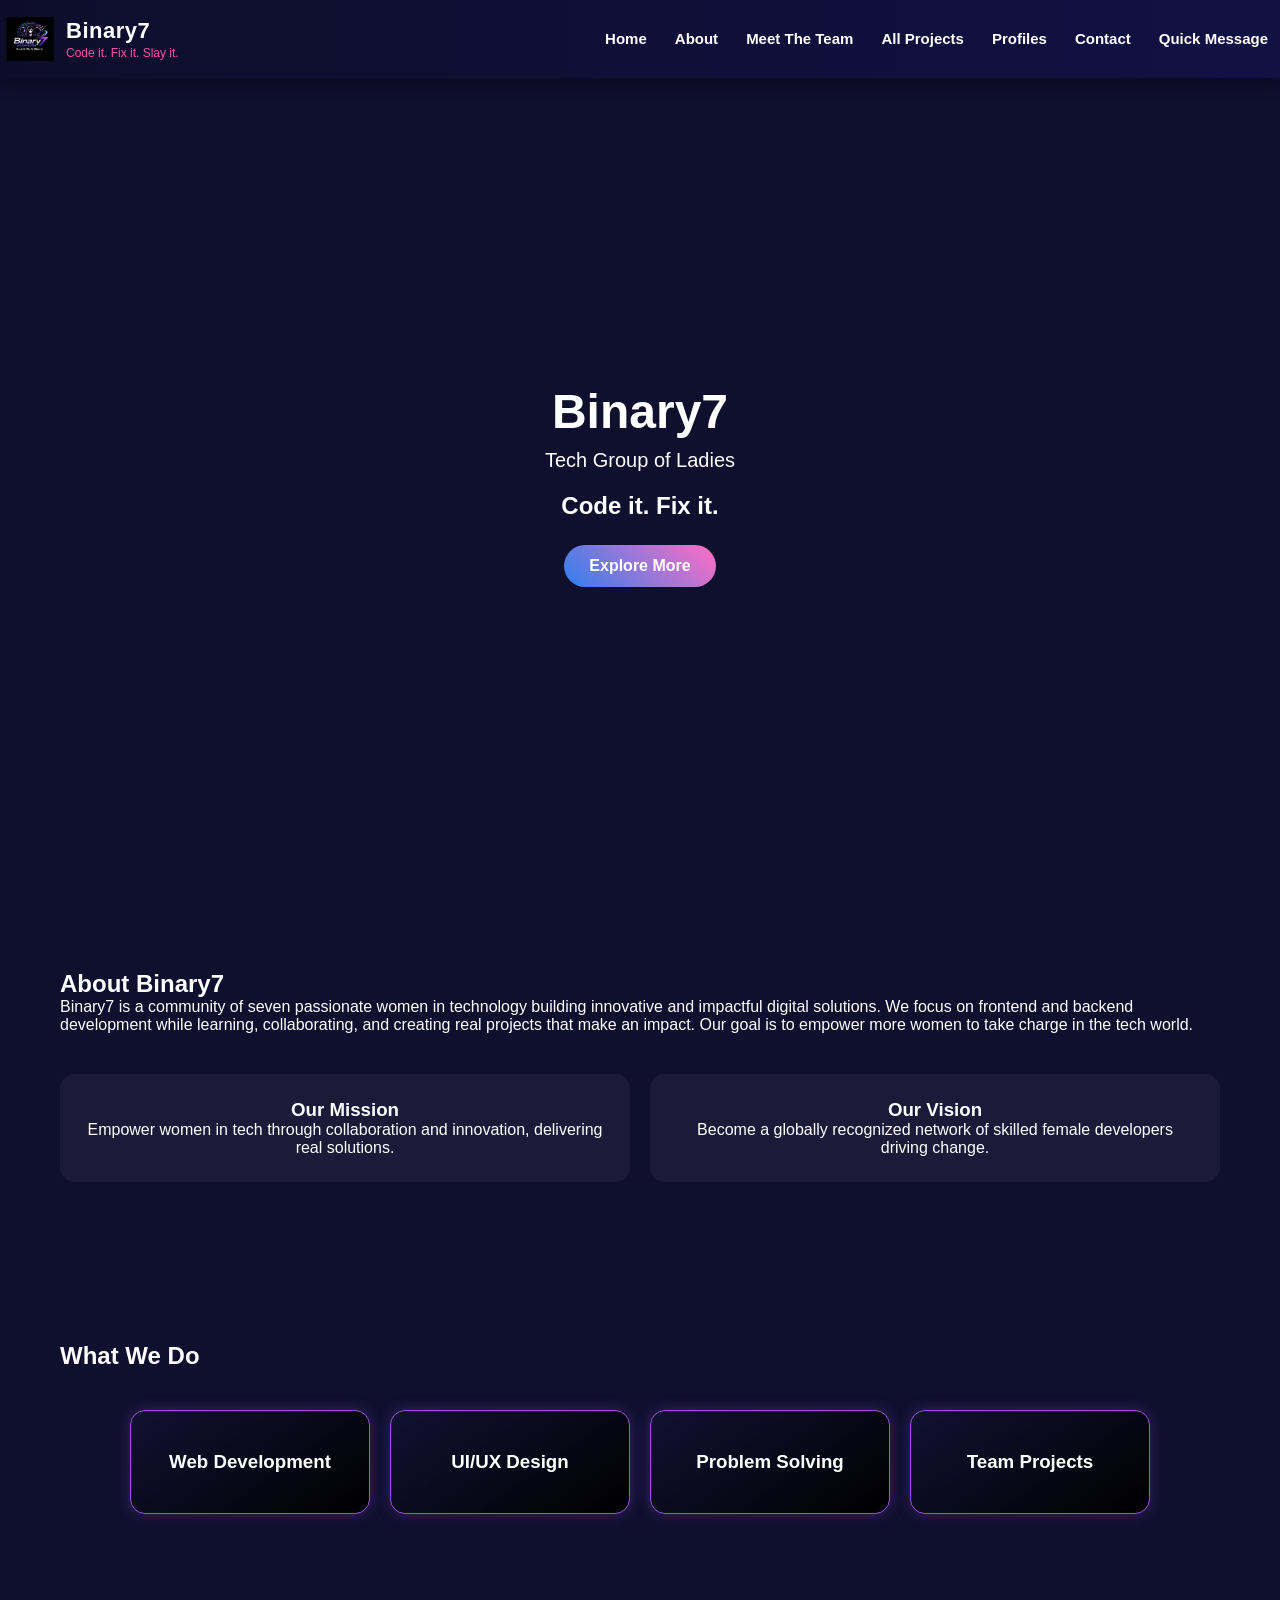
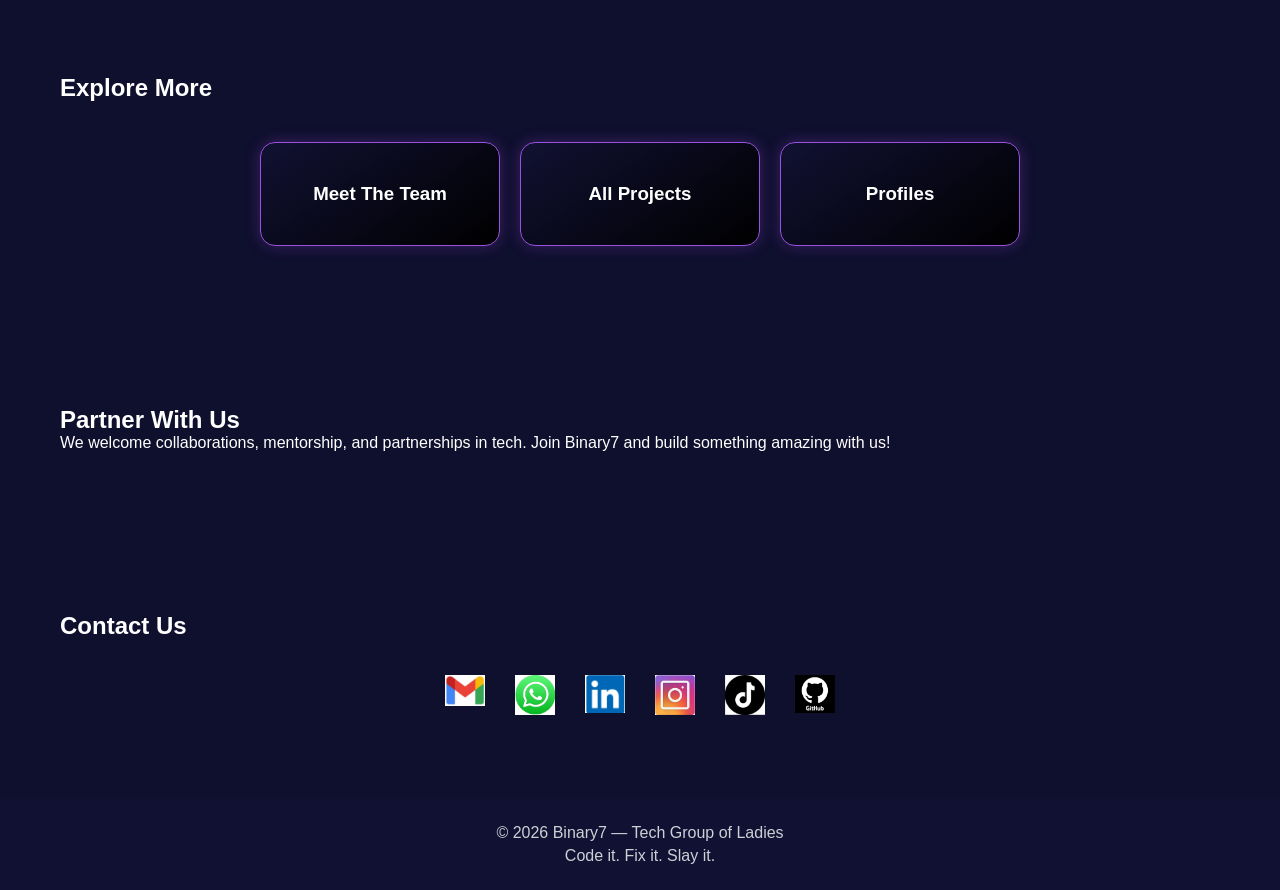
==== commit 68d06344: "Fix HTML formatting and structure" ====
--- a/index.html
+++ b/index.html
@@ -103,8 +103,8 @@
     <a href="https://wa.me/qr/BYS5XMZLQRIJO1" target="_blank"><img src="whatsappicon.jpg" alt="WhatsApp"></a>
     <a href="https://www.linkedin.com/posts/binary8_binary8-womenintech-innovation-activity-7432585303149797377-0gck?utm_source=share&utm_medium=member_desktop&rcm=ACoAAEfvTVgB5u0Sb1qGHydabxKN_8obO-pGDJw"
      target="_blank"><img src="linkedinicon.jpg" alt="LinkedIn"></a>
-    <a href="https://instagram.com/binary7" target="_blank"><img src="instagramicon.jpg" alt="Instagram"></a>
-    <a href="https://tiktok.com/@binary7" target="_blank"><img src="tiktokicon.png" alt="TikTok"></a>
+    <a href="https://www.instagram.com/binar7308?utm_source=qr&igsh=MTdlMWcyMmxyNTM1dg==" target="_blank"><img src="instagramicon.jpg" alt="Instagram"></a>
+    <a href="https://www.tiktok.com/@binary7536?_r=1&_t=ZS-94KYtemIwb7" target="_blank"><img src="tiktokicon.png" alt="TikTok"></a>
     <a href="https://github.com/binary7" target="_blank"><img src="githubicon.jpg" alt="GitHub"></a>
   </div>
 </section>
@@ -124,3 +124,5 @@
 
 
 
+
+
